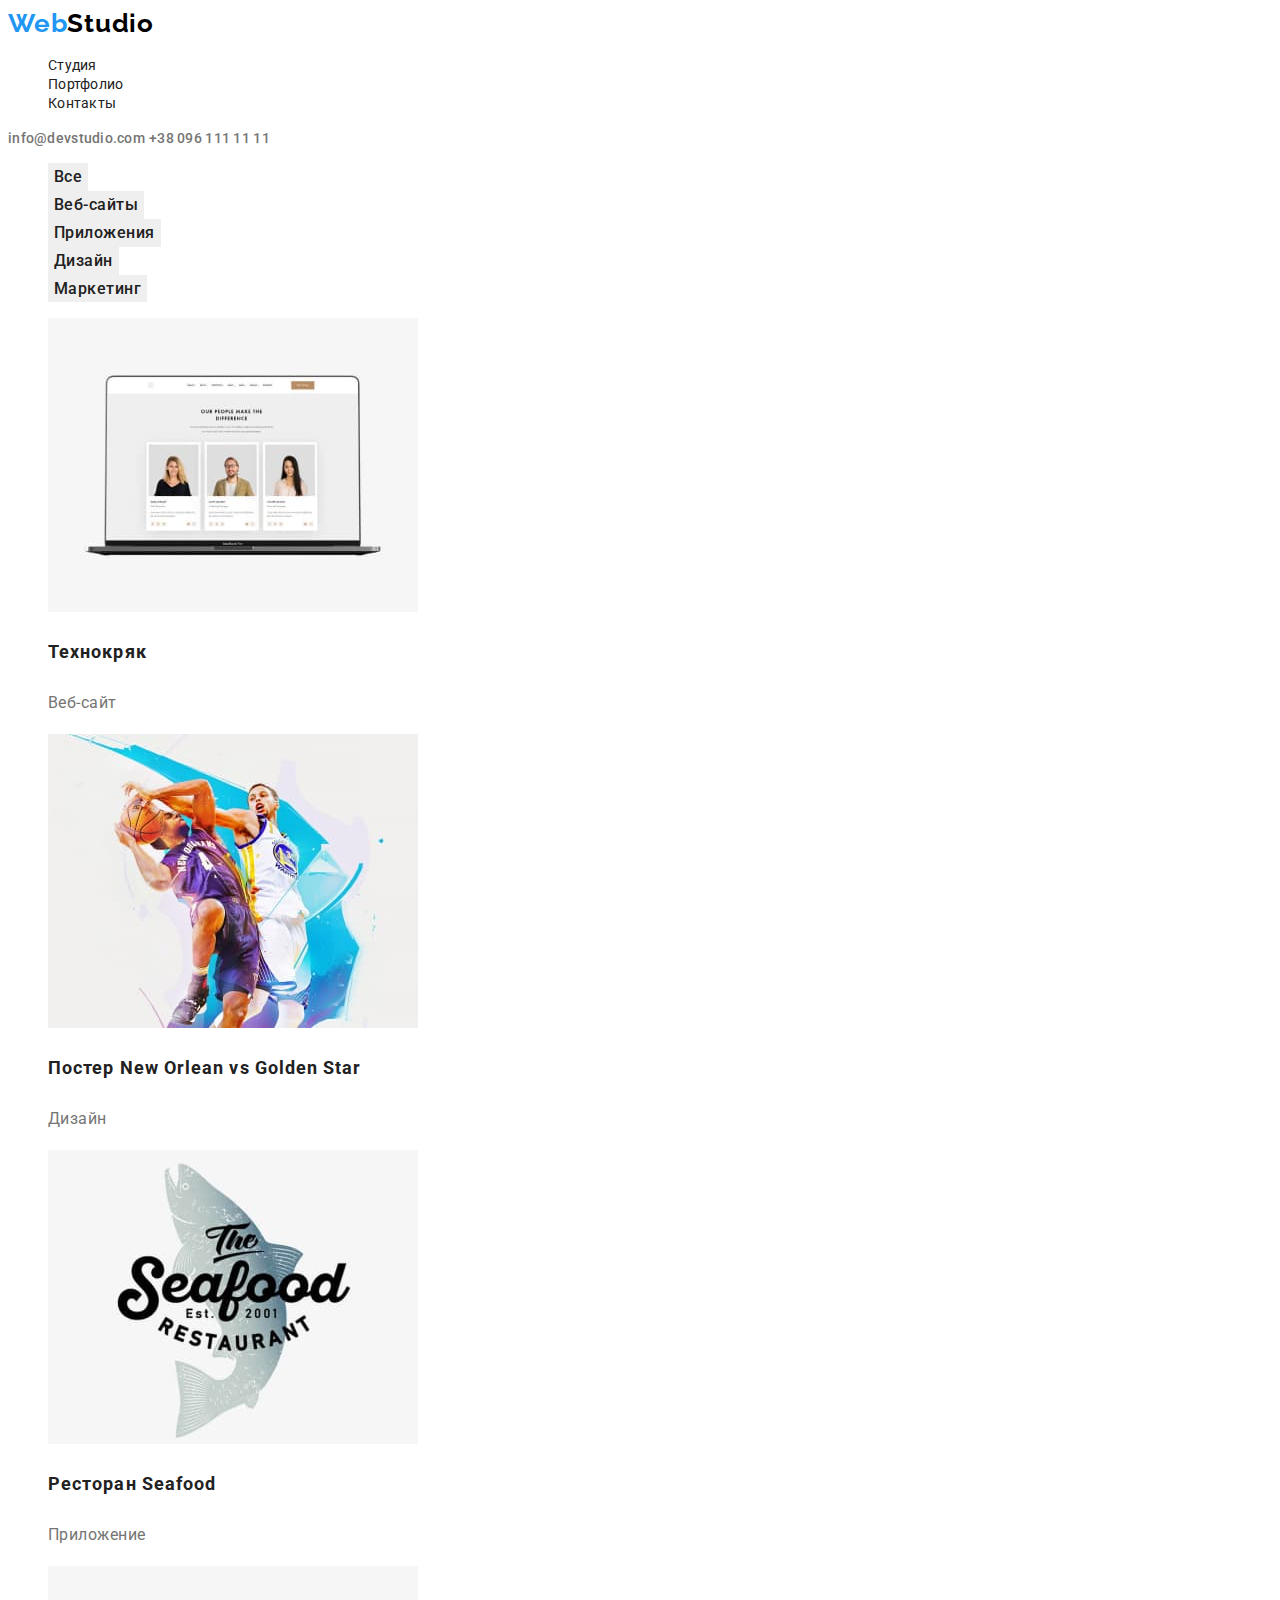
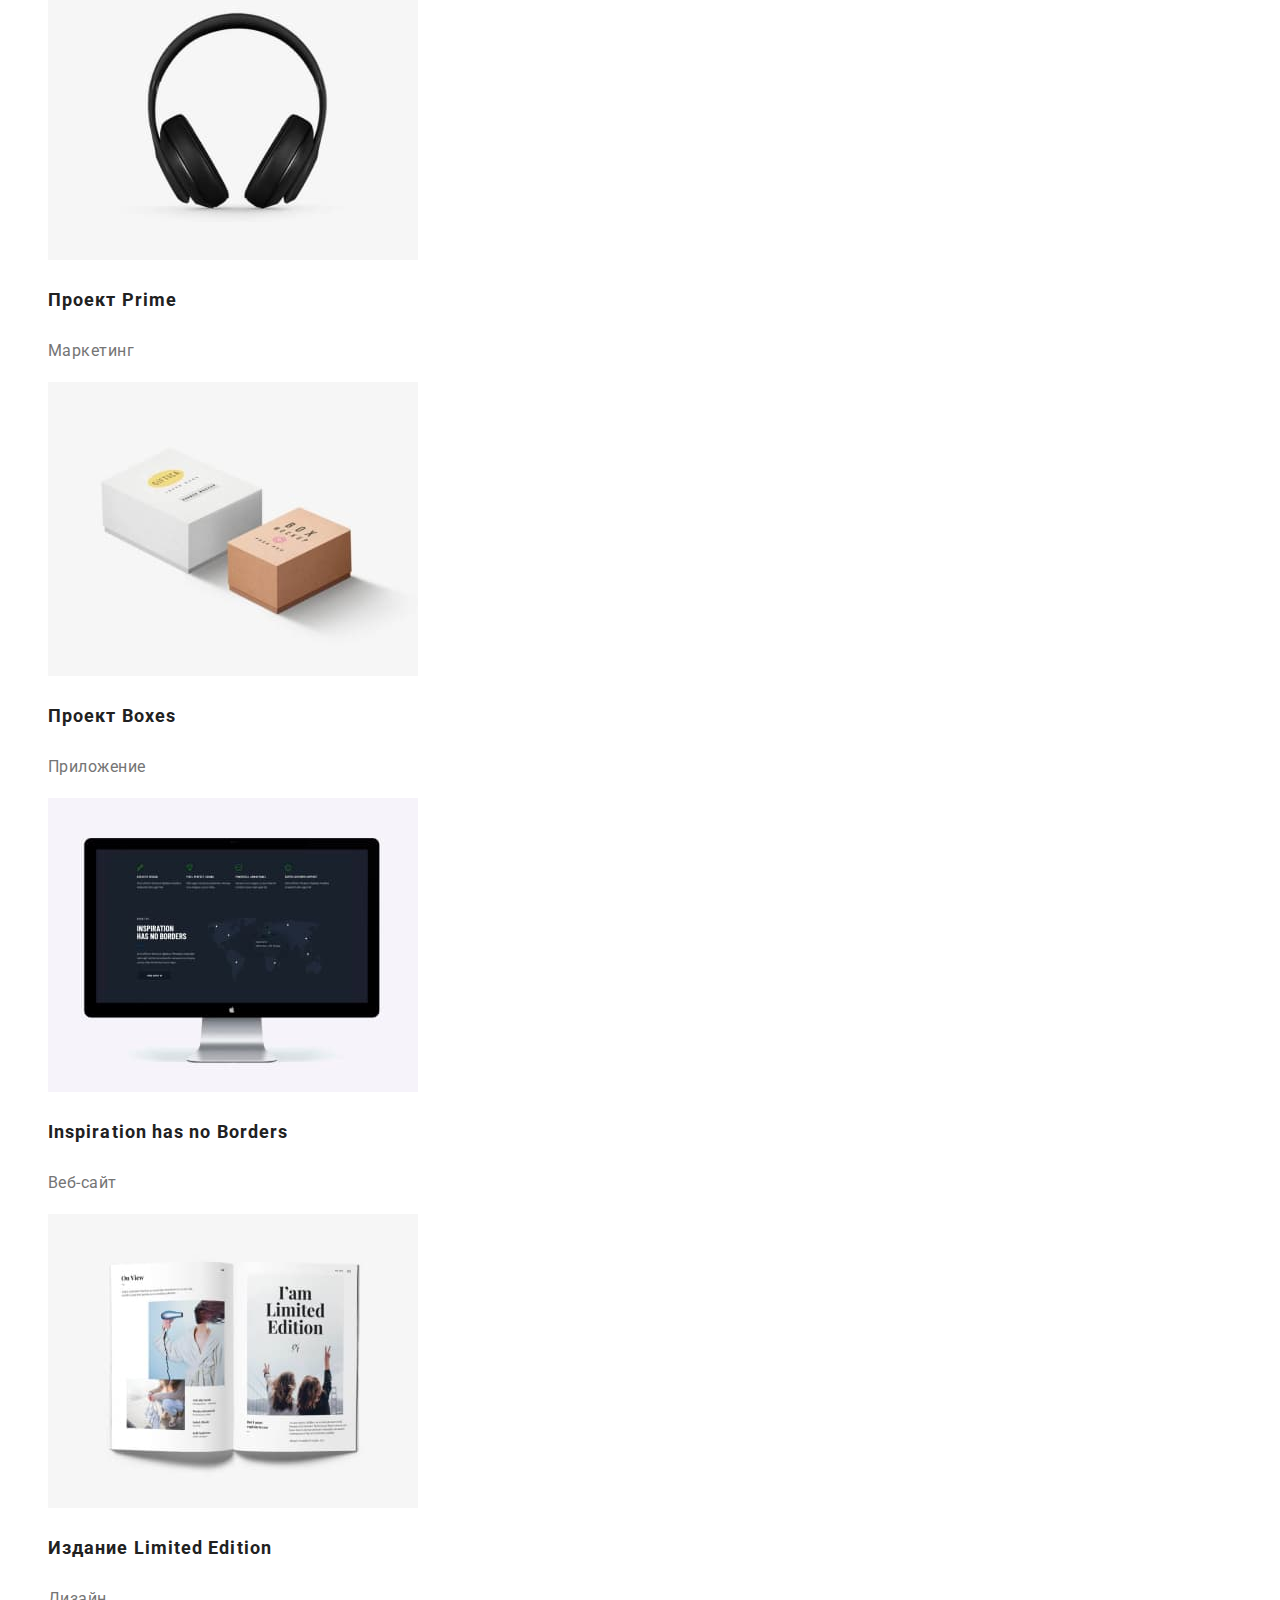
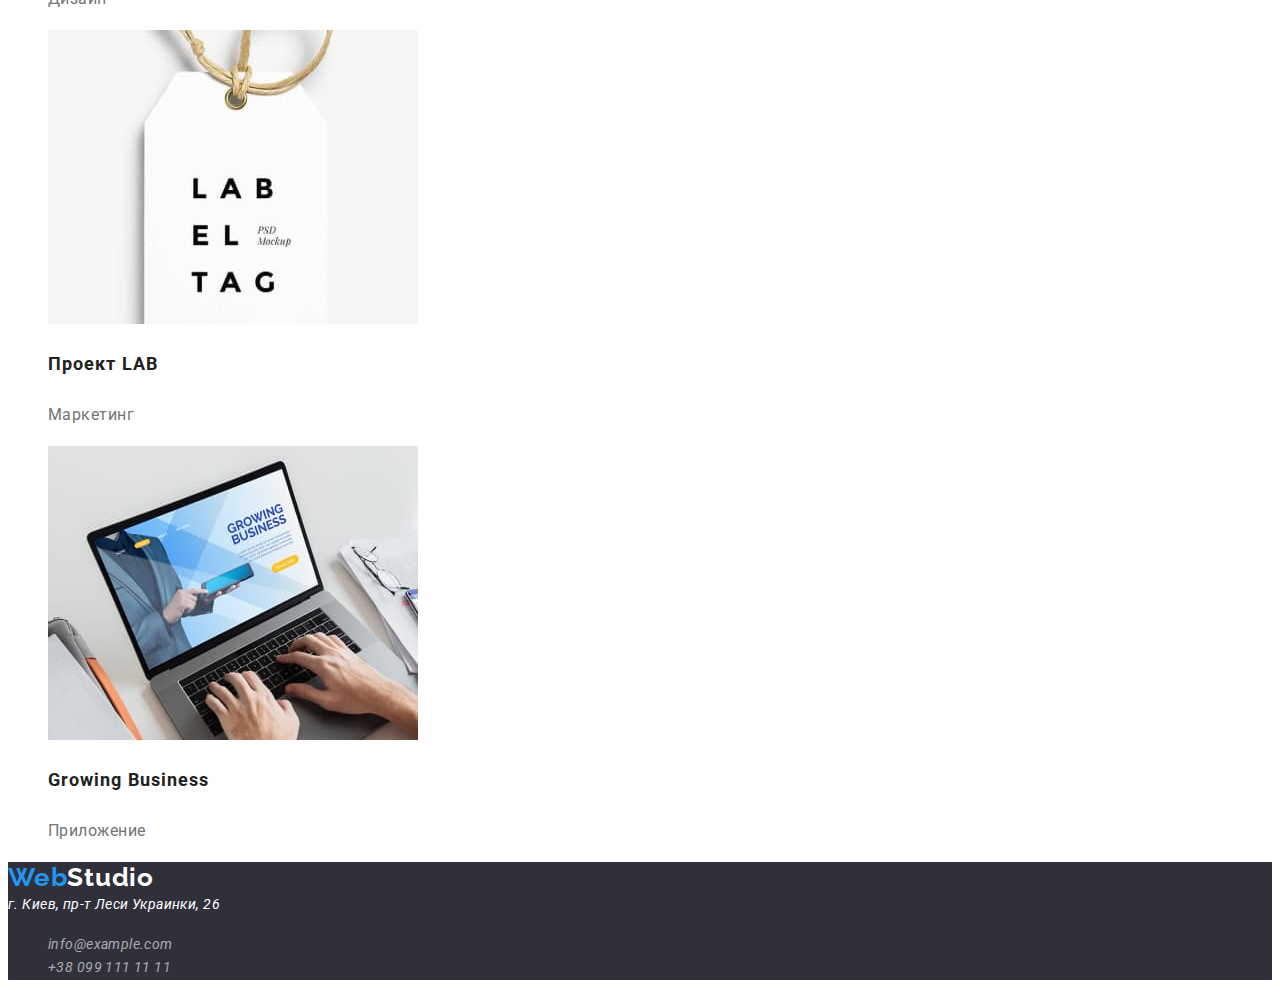
==== portfolio.html @ 2e543dd8 "homework-3" ====
<!DOCTYPE html>
<html lang="en">
<head>
    <meta charset="UTF-8">
    <meta http-equiv="X-UA-Compatible" content="IE=edge">
    <meta name="viewport" content="width=device-width, initial-scale=1.0">
    <link rel="preconnect" href="https://fonts.googleapis.com">
    <link rel="preconnect" href="https://fonts.gstatic.com" crossorigin>
    <link href="https://fonts.googleapis.com/css2?family=Raleway:wght@700&family=Roboto:wght@400;500;700;900&display=swap" rel="stylesheet">
    <link rel="stylesheet" href="./css/styles.css">
    <title>portfolio</title>
</head>
<body>
    <header>
        <a href="./index.html" class="item">
            <span class="logo-a">Web</span><span class="logo-b">Studio</span>
        </a>
        <nav>
            <ul class="nav list">
                <li><a href="./index.html" class="nav-link item">Студия</a></li>
                <li><a href="./portfolio.html" class="nav-link item">Портфолио</a></li>
                <li><a href="" class="nav-link item">Контакты</a></li>
            </ul>
        </nav>
        <a href="mailto:info@devstudio.com" class="mail-a item">info@devstudio.com</a>
        <a href="tel:+380961111111" class="tel-a item">+38 096 111 11 11</a>
    </header>
    <main>
        <section class="section-nav">
            <ul class="section-nav-text list">
                <li><button type="button" class="btn-title border">Все</button></li>
                <li><button type="button" class="btn-title border">Веб-сайты</button></li>
                <li><button type="button" class="btn-title border">Приложения</button></li>
                <li><button type="button" class="btn-title border">Дизайн</button></li>
                <li><button type="button" class="btn-title border">Маркетинг</button></li>
            </ul>
        </section>
        <section class="section-img">
            <ul class="section-img-text list">
                <a href="" class="item"><li><img src="./img/technoquack.jpg" lang="en" alt="bulletin board" width="370" height="294"><h3 class="icon-box">Технокряк</h3></li>
                <p class="box-p">Веб-сайт</p></a>
                <a href="" class="item"><li><img src="./img/poster.jpg" lang="en" alt="poster" width="370" height="294"><h3 class="icon-box">Постер New Orlean vs Golden Star</h3></li>
                <p class="box-p">Дизайн</p></a>
                <a href="" class="item"><li><img src="./img/seafood.jpg" lang="en" alt="restaurant" width="370" height="294"><h3 class="icon-box">Ресторан Seafood</h3></li>
                <p class="box-p">Приложение</p></a>
                <a href="" class="item"><li><img src="./img/prime.jpg" lang="en" alt="headphones" width="370" height="294"><h3 class="icon-box">Проект Prime</h3></li>
                <p class="box-p">Маркетинг</p></a>
                <a href="" class="item"><li><img src="./img/boxes.jpg" lang="en" alt="boxes" width="370" height="294"><h3 class="icon-box">Проект Boxes</h3></li>
                <p class="box-p">Приложение</p></a>
                <a href="" class="item"><li><img src="./img/inspiration.jpg" lang="en" alt="inspiration has no borders" width="370" height="294"><h3 class="icon-box">Inspiration has no Borders</h3></li>
                <p class="box-p">Веб-сайт</p></a>
                <a href="" class="item"><li><img src="./img/limited-edition.jpg" lang="en" alt="book" width="370" height="294"><h3 class="icon-box">Издание Limited Edition</h3></li>
                <p class="box-p">Дизайн</p></a>
                <a href="" class="item"><li><img src="./img/lab.jpg" lang="en" alt="project lab" width="370" height="294"><h3 class="icon-box">Проект LAB</h3></li>
                <p class="box-p">Маркетинг</p></a>
                <a href="" class="item"><li><img src="./img/growing-business.jpg" lang="en" alt="growing business" width="370" height="294"><h3 class="icon-box">Growing Business</h3></li>
                <p class="box-p">Приложение</p></a>
            </ul>
        </section>
    </main>
    <footer class="footer">
        <a href="./index.html" class="item"><span class="logo-a-a">Web</span><span class="logo-b-b">Studio</span></a>
            <address>
                <a href="https://goo.gl/maps/YqqTpUevkr622uBYA" target="_blank" rel="noopener nofollow noreferrer" class="footer-link item">г. Киев, пр-т Леси Украинки, 26</a>
                <ul class="footer-text list">
                    <li><a href="mailto:info@example.com" class="mail item">info@example.com</a></li>
                    <li><a href="tel:+380991111111" class="tel item">+38 099 111 11 11</a></li>
                </ul>
            </address>
    </footer>
</body>
</html>
---- css/styles.css ----
:root {
    --main-color-text: #757575;
    --typical-lh: 1.19;
    --main-nav-lh: 1.14;
    --typical-link-lh: 1.71;
}

body {
    font-family: 'Roboto', sans-serif;
    color: #212121;
}

.list {
    list-style: none;
}

.item {
    text-decoration: none;
}

.border {
    border: none;
}

.logo-a,
.logo-a-a {
    font-family: 'Raleway';
    font-weight: 700;
    font-size: 26px;
    line-height: var(--typical-lh);
    letter-spacing: 0.03em;
    color: #2196F3;
}
.logo-b {  
    font-family: 'Raleway';
    font-weight: 700;
    font-size: 26px;
    line-height: var(--typical-lh);
    letter-spacing: 0.03em;
    color: #000000;
}
.logo-b-b {
    font-family: 'Raleway';
    font-weight: 700;
    font-size: 26px;
    line-height: var(--typical-lh);
    letter-spacing: 0.03em;
    color: #FFFFFF;
}
.nav {
}
.list {
}
.nav-link {
    font-size: 14px;
    line-height: var(--main-nav-lh);
    letter-spacing: 0.02em;
    color: #212121;
}
.mail-a:hover, 
.tel-a:hover, 
.nav-link:hover {
    color: #2196F3;
}
.mail {
    font-family: 'Roboto';
    font-weight: 400;
    font-size: 14px;
    line-height: 1.71;
    letter-spacing: 0.03em;
    color: rgba(255, 255, 255, 0.6);
}
.tel {
    font-family: 'Roboto';
    font-weight: 400;
    font-size: 14px;
    line-height: 1.71;
    letter-spacing: 0.03em;
    color: rgba(255, 255, 255, 0.6);
}
.mail-a {
    font-family: 'Roboto';
    font-weight: 500;
    font-size: 14px;
    line-height: 1.14;
    letter-spacing: 0.02em;
    color: #757575;
}
.tel-a {
    font-family: 'Roboto';
    font-weight: 500;
    font-size: 14px;
    line-height: 1.14;
    letter-spacing: 0.02em;
    color: #757575;
}
.section-a {
    background: #2F303A;
}
.main-heading {
    font-weight: 900;
    font-size: 44px;
    line-height: 1.36;
    text-transform: uppercase;
    color: #FFFFFF;
}
.btn {
    font-family: 'Roboto';
    font-weight: 700;
    font-size: 16px;
    line-height: 1.87;
    letter-spacing: 0.06em;
    color: #FFFFFF;
    background-color: #2196F3;
}
.section-b {
}
.section-b-text {
}
.section-b-subtitle {
    font-weight: 700;
    font-size: 14px;
    line-height: 1.14;
    letter-spacing: 0.03em;
    text-transform: uppercase;
    color: #212121;
}
.section-b-desc {
    font-size: 14px;
    line-height: 1.71;
    letter-spacing: 0.03em;
    color: var(--main-color-text);
}
.section-c {
}
.section-c-heading {
    font-weight: 700;
    font-size: 36px;
    line-height: 1.16;
    text-align: center;
    letter-spacing: 0.03em;
    color: #212121;
}
.section-c-text {
}
.section-d {
}
.section-d-heading {
    font-weight: 700;
    font-size: 36px;
    line-height: 1.16;
    text-align: center;
    letter-spacing: 0.03em;
    color: #212121;
}
.section-d-text {
}
.section-d-subtitle {
    font-weight: 500;
    font-size: 16px;
    line-height: 1.18;
    letter-spacing: 0.03em;
    color: #212121;

}
.section-d-desc {
    font-size: 16px;
    line-height: 1.18;
    letter-spacing: 0.03em;
    color: var(--main-color-text);
}
.footer {
    background: #2F303A;
}
.footer-link {
    font-size: 14px;
    line-height: var(--typical-link-lh);
    letter-spacing: 0.03em;
    color: #FFFFFF;
}
.footer-text {
}

.section-nav {
}
.section-nav-text {
}
.btn-title {
    font-family: 'Roboto';
    font-weight: 500;
    font-size: 16px;
    line-height: 1.62;
    letter-spacing: 0.03em;
    color: #212121;
}
.btn-title:hover{
    background: #2196F3;
    color: #FFFFFF;
}
.section-img {
}
.section-img-text {
}
.icon-box {
    font-weight: 700;
    font-size: 18px;
    line-height: 2;
    letter-spacing: 0.06em;
    color: #212121;
}
.box-p {
    font-size: 16px;
    line-height: 1.87;
    letter-spacing: 0.03em;
    color: var(--main-color-text);

}
.visually-hidden {
    position: absolute;
    white-space: nowrap;
    width: 1px;
    height: 1px;
    overflow: hidden;
    border: 0;
    padding: 0;
    clip: rect(0 0 0 0);
    clip-path: inset(50%);
    margin: -1px;
}
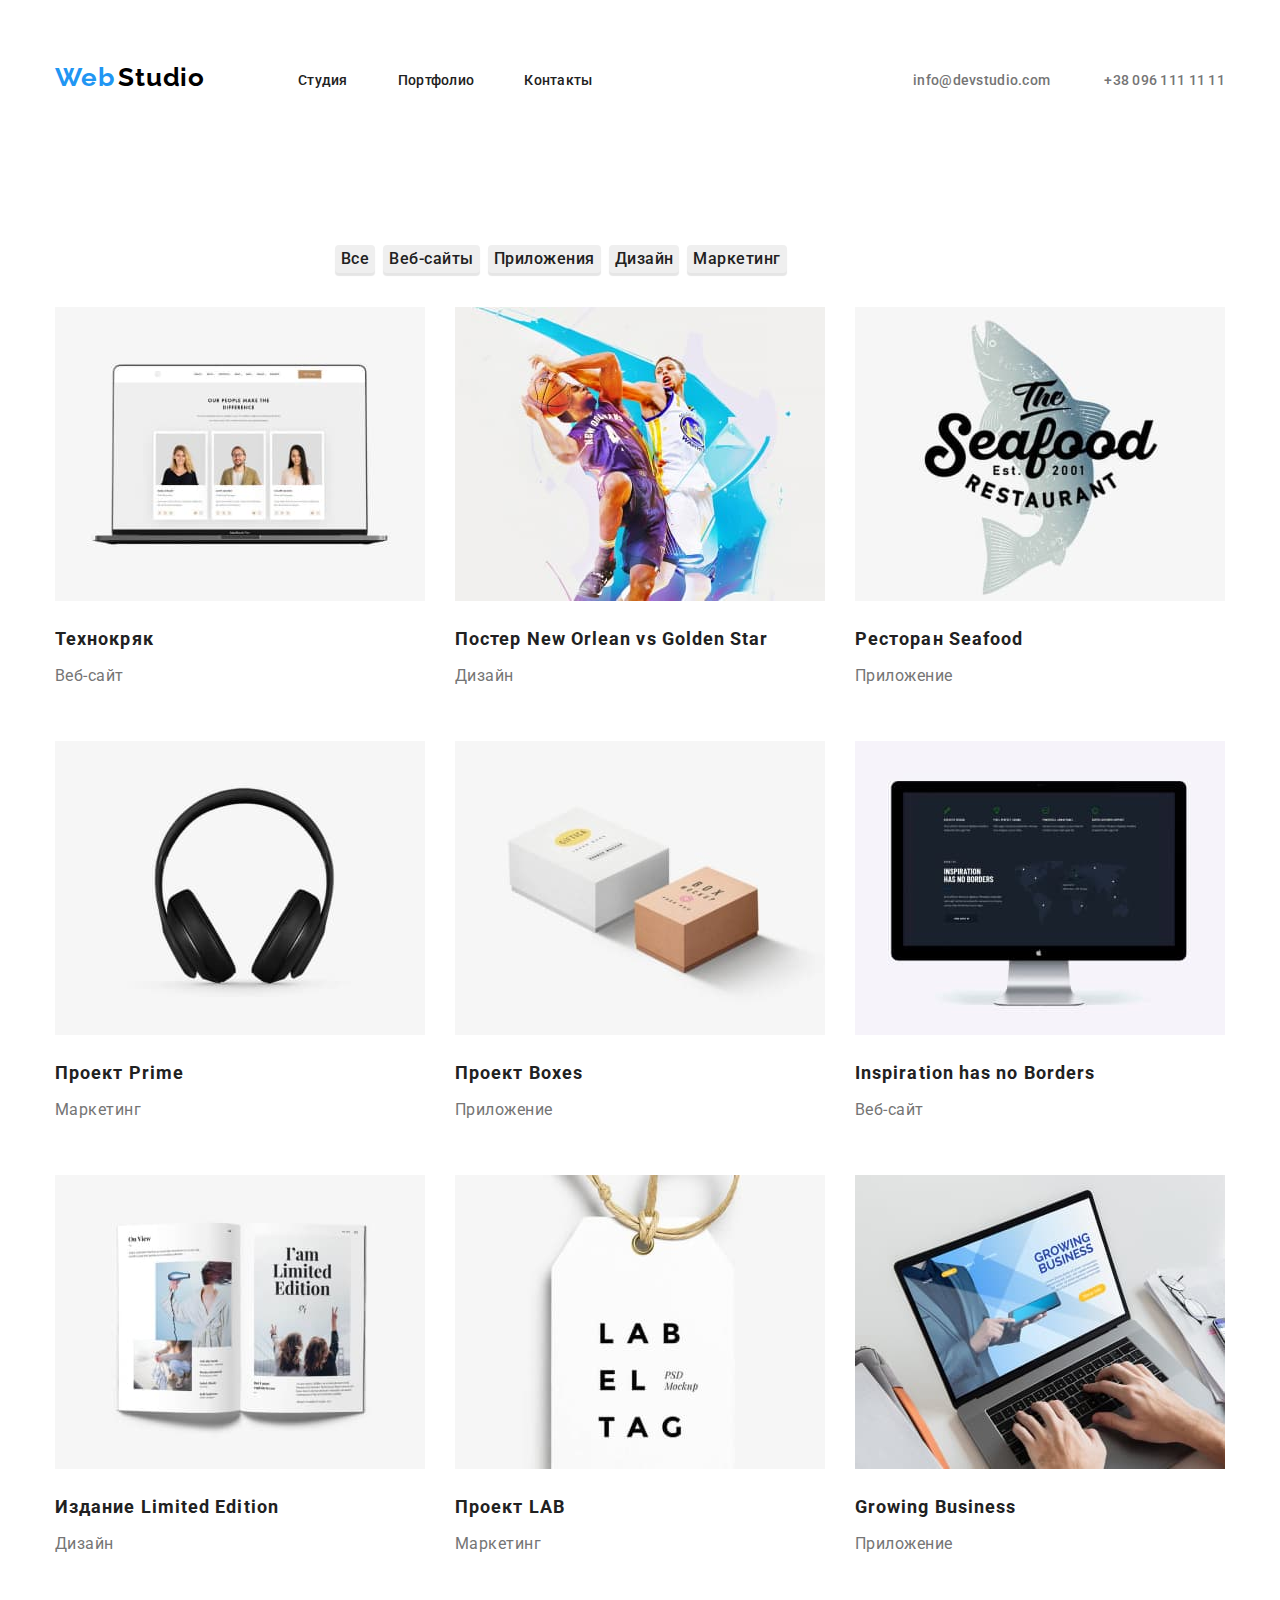
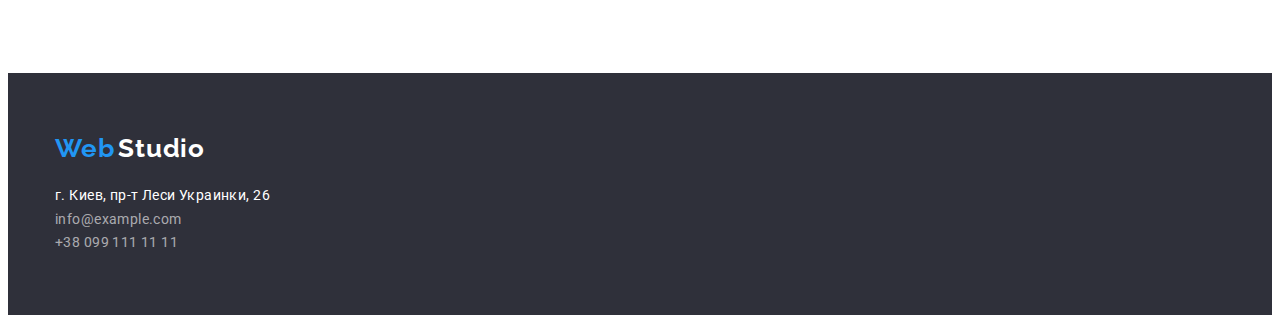
==== commit b9f99711: "homework3" ====
--- a/portfolio.html
+++ b/portfolio.html
@@ -7,66 +7,86 @@
     <link rel="preconnect" href="https://fonts.googleapis.com">
     <link rel="preconnect" href="https://fonts.gstatic.com" crossorigin>
     <link href="https://fonts.googleapis.com/css2?family=Raleway:wght@700&family=Roboto:wght@400;500;700;900&display=swap" rel="stylesheet">
+    <link rel="stylesheet" href="https://cdnjs.cloudflare.com/ajax/libs/modern-normalize/1.1.0/modern-normalize.min.css" integrity="sha512-wpPYUAdjBVSE4KJnH1VR1HeZfpl1ub8YT/NKx4PuQ5NmX2tKuGu6U/JRp5y+Y8XG2tV+wKQpNHVUX03MfMFn9Q==" crossorigin="anonymous" referrerpolicy="no-referrer" />
     <link rel="stylesheet" href="./css/styles.css">
     <title>portfolio</title>
 </head>
 <body>
-    <header>
-        <a href="./index.html" class="item">
-            <span class="logo-a">Web</span><span class="logo-b">Studio</span>
-        </a>
-        <nav>
-            <ul class="nav list">
-                <li><a href="./index.html" class="nav-link item">Студия</a></li>
-                <li><a href="./portfolio.html" class="nav-link item">Портфолио</a></li>
-                <li><a href="" class="nav-link item">Контакты</a></li>
-            </ul>
-        </nav>
-        <a href="mailto:info@devstudio.com" class="mail-a item">info@devstudio.com</a>
-        <a href="tel:+380961111111" class="tel-a item">+38 096 111 11 11</a>
+    <header class="header">
+        <div class="container">
+            <a href="./index.html" class="item">
+                <div class="logo-div">
+                    <span class="logo-a">Web</span>
+                    <span class="logo-b">Studio</span>
+                </div>
+                
+            </a>
+            <nav>
+                <ul class="nav list">
+                    <li><a href="./index.html" class="nav-link item">Студия</a></li>
+                    <li><a href="./portfolio.html" class="nav-link item">Портфолио</a></li>
+                    <li><a href="" class="nav-link item">Контакты</a></li>
+                </ul>
+            </nav>
+            <div class="flex-contact">
+                <a href="mailto:info@devstudio.com" class="mail-a item">info@devstudio.com</a>
+                <a href="tel:+380961111111" class="tel-a item">+38 096 111 11 11</a>
+            </div>
+            
+        </div>
     </header>
     <main>
         <section class="section-nav">
-            <ul class="section-nav-text list">
-                <li><button type="button" class="btn-title border">Все</button></li>
-                <li><button type="button" class="btn-title border">Веб-сайты</button></li>
-                <li><button type="button" class="btn-title border">Приложения</button></li>
-                <li><button type="button" class="btn-title border">Дизайн</button></li>
-                <li><button type="button" class="btn-title border">Маркетинг</button></li>
-            </ul>
+            <div class="container">
+                <ul class="section-nav-text list">
+                    <li><button type="button" class="btn-title border">Все</button></li>
+                    <li><button type="button" class="btn-title border">Веб-сайты</button></li>
+                    <li><button type="button" class="btn-title border">Приложения</button></li>
+                    <li><button type="button" class="btn-title border">Дизайн</button></li>
+                    <li><button type="button" class="btn-title border">Маркетинг</button></li>
+                </ul>
+            </div>
         </section>
         <section class="section-img">
-            <ul class="section-img-text list">
-                <a href="" class="item"><li><img src="./img/technoquack.jpg" lang="en" alt="bulletin board" width="370" height="294"><h3 class="icon-box">Технокряк</h3></li>
-                <p class="box-p">Веб-сайт</p></a>
-                <a href="" class="item"><li><img src="./img/poster.jpg" lang="en" alt="poster" width="370" height="294"><h3 class="icon-box">Постер New Orlean vs Golden Star</h3></li>
-                <p class="box-p">Дизайн</p></a>
-                <a href="" class="item"><li><img src="./img/seafood.jpg" lang="en" alt="restaurant" width="370" height="294"><h3 class="icon-box">Ресторан Seafood</h3></li>
-                <p class="box-p">Приложение</p></a>
-                <a href="" class="item"><li><img src="./img/prime.jpg" lang="en" alt="headphones" width="370" height="294"><h3 class="icon-box">Проект Prime</h3></li>
-                <p class="box-p">Маркетинг</p></a>
-                <a href="" class="item"><li><img src="./img/boxes.jpg" lang="en" alt="boxes" width="370" height="294"><h3 class="icon-box">Проект Boxes</h3></li>
-                <p class="box-p">Приложение</p></a>
-                <a href="" class="item"><li><img src="./img/inspiration.jpg" lang="en" alt="inspiration has no borders" width="370" height="294"><h3 class="icon-box">Inspiration has no Borders</h3></li>
-                <p class="box-p">Веб-сайт</p></a>
-                <a href="" class="item"><li><img src="./img/limited-edition.jpg" lang="en" alt="book" width="370" height="294"><h3 class="icon-box">Издание Limited Edition</h3></li>
-                <p class="box-p">Дизайн</p></a>
-                <a href="" class="item"><li><img src="./img/lab.jpg" lang="en" alt="project lab" width="370" height="294"><h3 class="icon-box">Проект LAB</h3></li>
-                <p class="box-p">Маркетинг</p></a>
-                <a href="" class="item"><li><img src="./img/growing-business.jpg" lang="en" alt="growing business" width="370" height="294"><h3 class="icon-box">Growing Business</h3></li>
-                <p class="box-p">Приложение</p></a>
-            </ul>
+            <div class="container">
+                <ul class="section-img-text list">
+                    <a href="" class="item"><li><img src="./img/technoquack.jpg" lang="en" alt="bulletin board" width="370" height="294"><h3 class="icon-box">Технокряк</h3></li>
+                    <p class="box-p">Веб-сайт</p></a>
+                    <a href="" class="item"><li><img src="./img/poster.jpg" lang="en" alt="poster" width="370" height="294"><h3 class="icon-box">Постер New Orlean vs Golden Star</h3></li>
+                    <p class="box-p">Дизайн</p></a>
+                    <a href="" class="item"><li><img src="./img/seafood.jpg" lang="en" alt="restaurant" width="370" height="294"><h3 class="icon-box">Ресторан Seafood</h3></li>
+                    <p class="box-p">Приложение</p></a>
+                    <a href="" class="item"><li><img src="./img/prime.jpg" lang="en" alt="headphones" width="370" height="294"><h3 class="icon-box">Проект Prime</h3></li>
+                    <p class="box-p">Маркетинг</p></a>
+                    <a href="" class="item"><li><img src="./img/boxes.jpg" lang="en" alt="boxes" width="370" height="294"><h3 class="icon-box">Проект Boxes</h3></li>
+                    <p class="box-p">Приложение</p></a>
+                    <a href="" class="item"><li><img src="./img/inspiration.jpg" lang="en" alt="inspiration has no borders" width="370" height="294"><h3 class="icon-box">Inspiration has no Borders</h3></li>
+                    <p class="box-p">Веб-сайт</p></a>
+                    <a href="" class="item"><li><img src="./img/limited-edition.jpg" lang="en" alt="book" width="370" height="294"><h3 class="icon-box">Издание Limited Edition</h3></li>
+                    <p class="box-p">Дизайн</p></a>
+                    <a href="" class="item"><li><img src="./img/lab.jpg" lang="en" alt="project lab" width="370" height="294"><h3 class="icon-box">Проект LAB</h3></li>
+                    <p class="box-p">Маркетинг</p></a>
+                    <a href="" class="item"><li><img src="./img/growing-business.jpg" lang="en" alt="growing business" width="370" height="294"><h3 class="icon-box">Growing Business</h3></li>
+                    <p class="box-p">Приложение</p></a>
+                </ul>
+            </div>
         </section>
     </main>
     <footer class="footer">
-        <a href="./index.html" class="item"><span class="logo-a-a">Web</span><span class="logo-b-b">Studio</span></a>
-            <address>
-                <a href="https://goo.gl/maps/YqqTpUevkr622uBYA" target="_blank" rel="noopener nofollow noreferrer" class="footer-link item">г. Киев, пр-т Леси Украинки, 26</a>
-                <ul class="footer-text list">
-                    <li><a href="mailto:info@example.com" class="mail item">info@example.com</a></li>
-                    <li><a href="tel:+380991111111" class="tel item">+38 099 111 11 11</a></li>
-                </ul>
-            </address>
+            <div class="container">
+                <div class="footer-p">
+                        <a href="./index.html" class="item">
+                        <span class="logo-a-a">Web</span>
+                        <span class="logo-b-b">Studio</span></a>
+                    <address class="footer-address">
+                        <a href="https://goo.gl/maps/YqqTpUevkr622uBYA" target="_blank" rel="noopener nofollow noreferrer" class="footer-link item">г. Киев, пр-т Леси Украинки, 26</a>
+                        <ul class="footer-text list item">
+                            <li><a href="mailto:info@example.com" class="mail item">info@example.com</a></li>
+                            <li><a href="tel:+380991111111" class="tel item">+38 099 111 11 11</a></li>
+                        </ul>
+                    </address>
+                </div>
+            </div>
     </footer>
 </body>
 </html>--- a/css/styles.css
+++ b/css/styles.css
@@ -10,6 +10,25 @@
     color: #212121;
 }
 
+* {
+    box-sizing: border-box;
+}
+
+p, 
+h1, 
+h2, 
+h3, 
+h4, 
+h5, 
+h6 {
+    margin: 0;
+}
+
+ul {
+    margin: 0;
+    padding: 0;
+}
+
 .list {
     list-style: none;
 }
@@ -20,6 +39,26 @@
 
 .border {
     border: none;
+}
+
+img {
+    display: block;
+}
+
+.header .container {
+    display: flex;
+}
+
+.container {
+    width: 1200px;
+    padding: 0 15px;
+    margin: 0 auto;
+    
+}
+
+.header {
+    padding-top: 30px;
+    padding-bottom: 30px;
 }
 
 .logo-a,
@@ -47,11 +86,34 @@
     letter-spacing: 0.03em;
     color: #FFFFFF;
 }
+
+
+.logo-div {
+    padding-top: 24px;
+    padding-bottom: 24px;
+    margin-right: 93px;
+}
+
 .nav {
-}
+    display: flex;
+    padding-top: 32px;
+    padding-bottom: 32px;
+    column-gap: 50px;
+}
+
+.flex-contact {
+    margin-left: auto;
+    padding-top: 32px;
+    padding-bottom: 32px;
+    gap: 50px;
+}
+
 .list {
 }
+
 .nav-link {
+    font-style: normal;
+    font-weight: 500;
     font-size: 14px;
     line-height: var(--main-nav-lh);
     letter-spacing: 0.02em;
@@ -65,19 +127,24 @@
 .mail {
     font-family: 'Roboto';
     font-weight: 400;
+    font-style: normal;
     font-size: 14px;
     line-height: 1.71;
     letter-spacing: 0.03em;
     color: rgba(255, 255, 255, 0.6);
+    margin-top: 9px;
 }
 .tel {
     font-family: 'Roboto';
     font-weight: 400;
+    font-style: normal;
     font-size: 14px;
     line-height: 1.71;
     letter-spacing: 0.03em;
     color: rgba(255, 255, 255, 0.6);
-}
+    margin-top: 9px;
+}
+
 .mail-a {
     font-family: 'Roboto';
     font-weight: 500;
@@ -93,17 +160,27 @@
     line-height: 1.14;
     letter-spacing: 0.02em;
     color: #757575;
+    margin-left: 50px;
 }
 .section-a {
     background: #2F303A;
 }
+
 .main-heading {
     font-weight: 900;
     font-size: 44px;
     line-height: 1.36;
     text-transform: uppercase;
     color: #FFFFFF;
-}
+    text-align: center;
+    max-width: 650px;
+    height: 120px;
+}
+
+.main-heading-box {
+    padding: 200px 260px 280px;
+}
+
 .btn {
     font-family: 'Roboto';
     font-weight: 700;
@@ -112,11 +189,24 @@
     letter-spacing: 0.06em;
     color: #FFFFFF;
     background-color: #2196F3;
-}
+    min-width: 200px;
+    min-height: 50px;
+    display: block;
+    margin: 0 auto;
+    margin-top: 40px;
+    box-shadow: 0px 4px 4px rgba(0, 0, 0, 0.15);
+    border-radius: 4px;
+}
+
 .section-b {
-}
+    padding-top: 94px;
+}
+
 .section-b-text {
-}
+    display: flex;
+    gap: 30px;
+}
+
 .section-b-subtitle {
     font-weight: 700;
     font-size: 14px;
@@ -124,15 +214,20 @@
     letter-spacing: 0.03em;
     text-transform: uppercase;
     color: #212121;
-}
+    margin-bottom: 10px;
+}
+
 .section-b-desc {
     font-size: 14px;
     line-height: 1.71;
     letter-spacing: 0.03em;
     color: var(--main-color-text);
 }
+
 .section-c {
-}
+    padding-top: 94px;
+}
+
 .section-c-heading {
     font-weight: 700;
     font-size: 36px;
@@ -140,11 +235,18 @@
     text-align: center;
     letter-spacing: 0.03em;
     color: #212121;
-}
+    margin-bottom: 50px;
+}
+
 .section-c-text {
-}
+    display: flex;
+    gap: 30px;
+}
+
 .section-d {
-}
+    padding-top: 94px;
+}
+
 .section-d-heading {
     font-weight: 700;
     font-size: 36px;
@@ -152,9 +254,14 @@
     text-align: center;
     letter-spacing: 0.03em;
     color: #212121;
-}
+    margin-bottom: 50px;
+}
+
 .section-d-text {
-}
+    display: flex;
+    gap: 30px;
+}
+
 .section-d-subtitle {
     font-weight: 500;
     font-size: 16px;
@@ -163,28 +270,62 @@
     color: #212121;
 
 }
+
+.section-d-li {
+    width: calc((100% - 90px) / 4);
+}
+
+.section-d-seb-div {
+    padding-top: 30px;
+    padding-bottom: 30px;
+    padding-left: 10px;
+    padding-right: 10px;
+}
+
 .section-d-desc {
     font-size: 16px;
     line-height: 1.18;
     letter-spacing: 0.03em;
     color: var(--main-color-text);
 }
+
 .footer {
     background: #2F303A;
-}
+    margin-top: 94px;
+}
+
 .footer-link {
+    font-style: normal;
     font-size: 14px;
     line-height: var(--typical-link-lh);
     letter-spacing: 0.03em;
     color: #FFFFFF;
 }
+
 .footer-text {
+
+}
+
+.footer-p {
+    padding-top: 60px;
+    padding-bottom: 60px;
+}
+
+.footer-address {
+    margin-top: 20px;
 }
 
 .section-nav {
-}
+    padding-top: 94px;
+}
+
 .section-nav-text {
-}
+    display: flex;
+    gap: 8px;
+    margin-left: 280px;
+    margin-right: 280px;;
+}
+
 .btn-title {
     font-family: 'Roboto';
     font-weight: 500;
@@ -192,29 +333,44 @@
     line-height: 1.62;
     letter-spacing: 0.03em;
     color: #212121;
-}
+    box-shadow: 0px 3px 1px rgba(0, 0, 0, 0.1);
+    border-radius: 4px;
+}
+
 .btn-title:hover{
     background: #2196F3;
     color: #FFFFFF;
 }
+
 .section-img {
-}
+    margin-top: 34px;
+}
+
 .section-img-text {
-}
+    display: flex;
+    flex-wrap: wrap;
+    gap: 30px;
+}
+
 .icon-box {
     font-weight: 700;
     font-size: 18px;
     line-height: 2;
     letter-spacing: 0.06em;
     color: #212121;
-}
+    margin-top: 20px;
+    margin-bottom: 4px;
+}
+
 .box-p {
     font-size: 16px;
     line-height: 1.87;
     letter-spacing: 0.03em;
     color: var(--main-color-text);
-
-}
+    margin-bottom: 20px;
+
+}
+
 .visually-hidden {
     position: absolute;
     white-space: nowrap;
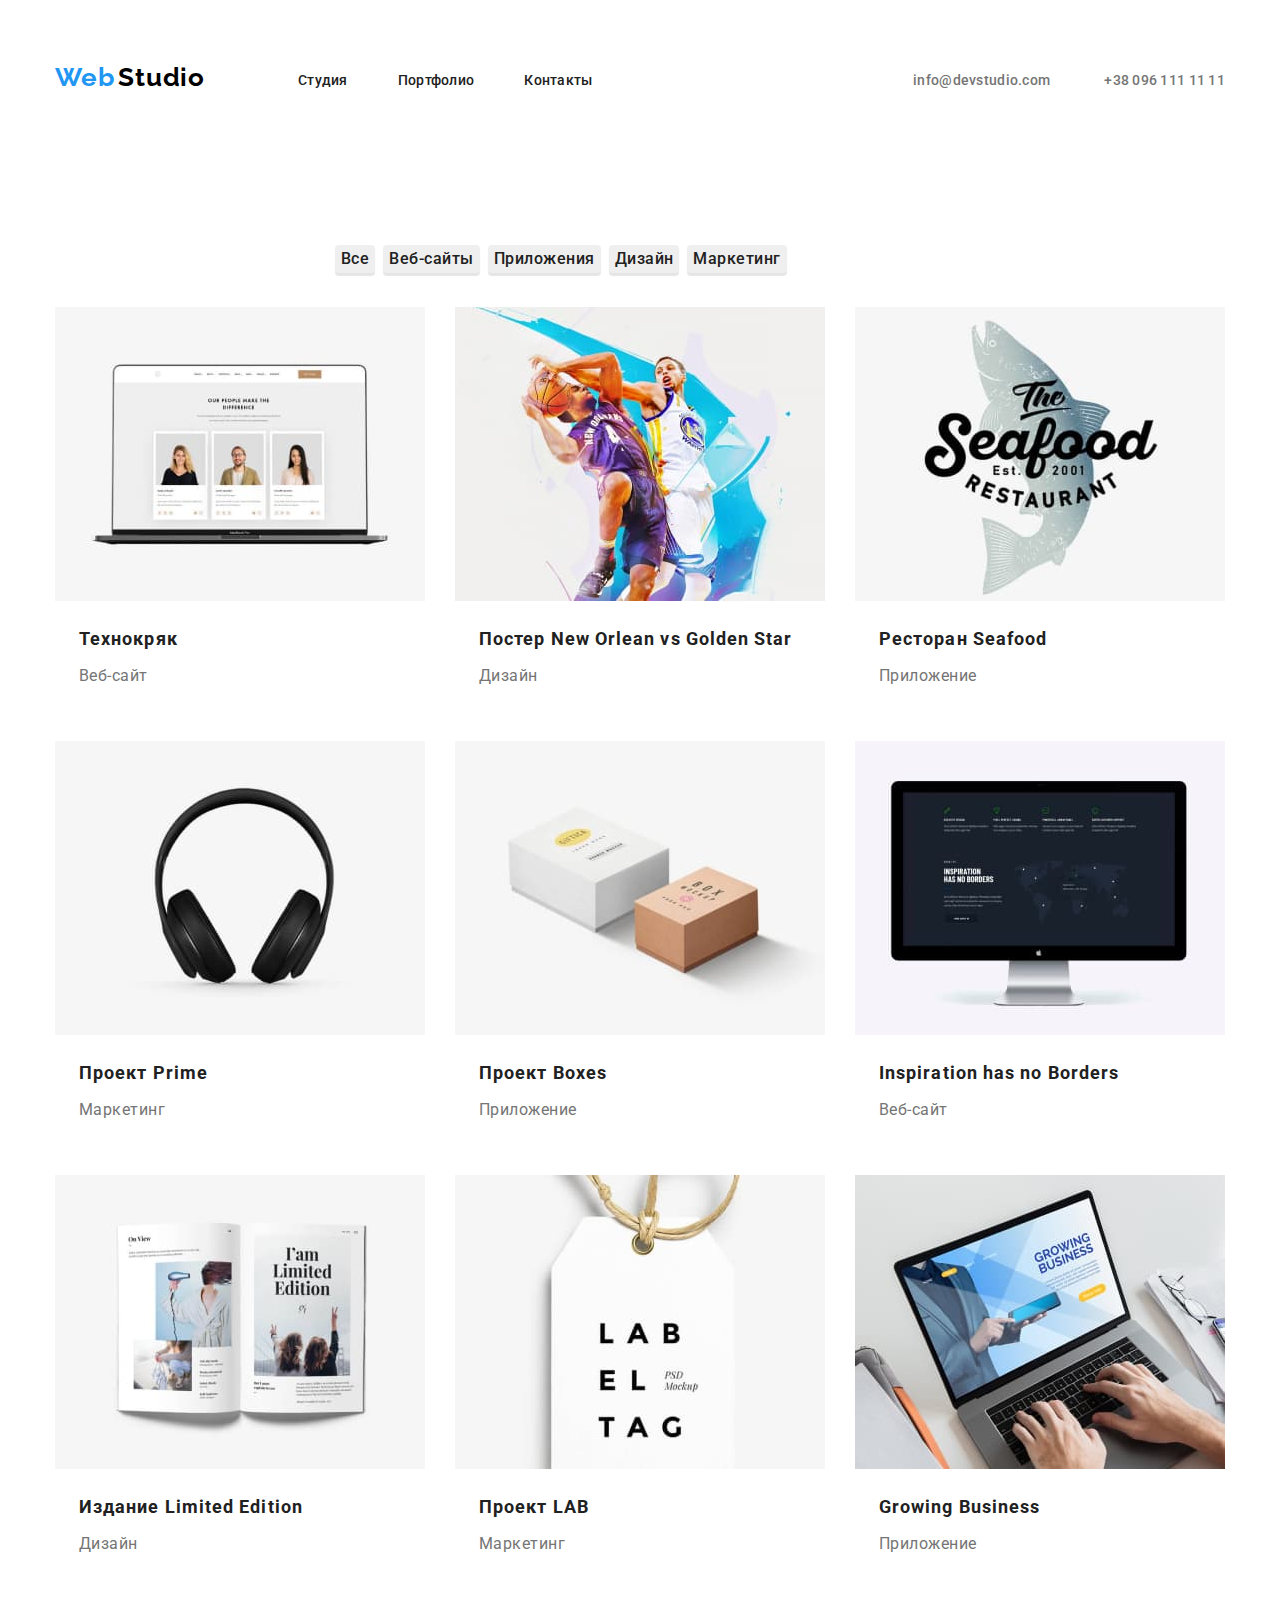
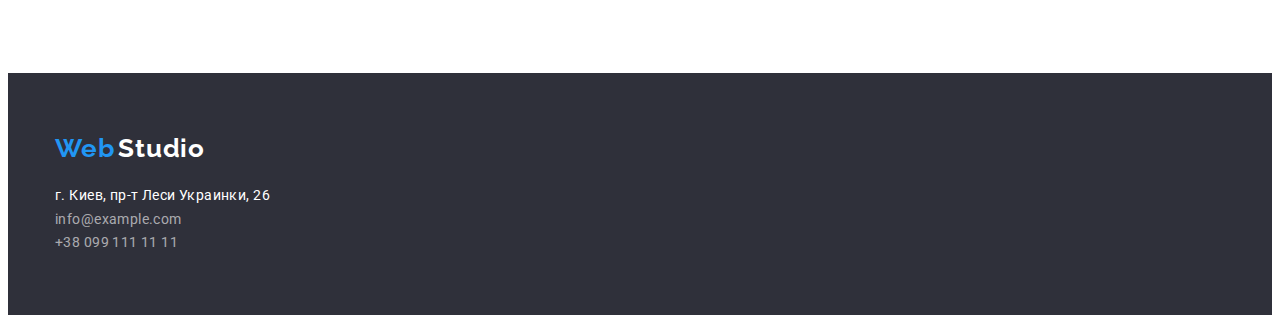
==== commit 670b53a3: "dz-3dz" ====
--- a/portfolio.html
+++ b/portfolio.html
@@ -50,24 +50,59 @@
         <section class="section-img">
             <div class="container">
                 <ul class="section-img-text list">
-                    <a href="" class="item"><li><img src="./img/technoquack.jpg" lang="en" alt="bulletin board" width="370" height="294"><h3 class="icon-box">Технокряк</h3></li>
-                    <p class="box-p">Веб-сайт</p></a>
-                    <a href="" class="item"><li><img src="./img/poster.jpg" lang="en" alt="poster" width="370" height="294"><h3 class="icon-box">Постер New Orlean vs Golden Star</h3></li>
-                    <p class="box-p">Дизайн</p></a>
-                    <a href="" class="item"><li><img src="./img/seafood.jpg" lang="en" alt="restaurant" width="370" height="294"><h3 class="icon-box">Ресторан Seafood</h3></li>
-                    <p class="box-p">Приложение</p></a>
-                    <a href="" class="item"><li><img src="./img/prime.jpg" lang="en" alt="headphones" width="370" height="294"><h3 class="icon-box">Проект Prime</h3></li>
-                    <p class="box-p">Маркетинг</p></a>
-                    <a href="" class="item"><li><img src="./img/boxes.jpg" lang="en" alt="boxes" width="370" height="294"><h3 class="icon-box">Проект Boxes</h3></li>
-                    <p class="box-p">Приложение</p></a>
-                    <a href="" class="item"><li><img src="./img/inspiration.jpg" lang="en" alt="inspiration has no borders" width="370" height="294"><h3 class="icon-box">Inspiration has no Borders</h3></li>
-                    <p class="box-p">Веб-сайт</p></a>
-                    <a href="" class="item"><li><img src="./img/limited-edition.jpg" lang="en" alt="book" width="370" height="294"><h3 class="icon-box">Издание Limited Edition</h3></li>
-                    <p class="box-p">Дизайн</p></a>
-                    <a href="" class="item"><li><img src="./img/lab.jpg" lang="en" alt="project lab" width="370" height="294"><h3 class="icon-box">Проект LAB</h3></li>
-                    <p class="box-p">Маркетинг</p></a>
-                    <a href="" class="item"><li><img src="./img/growing-business.jpg" lang="en" alt="growing business" width="370" height="294"><h3 class="icon-box">Growing Business</h3></li>
-                    <p class="box-p">Приложение</p></a>
+                    <li><a href="" class="item"><img src="./img/technoquack.jpg" lang="en" alt="bulletin board" width="370" height="294">
+                        <div class="section-text-block">
+                            <h3 class="icon-box">Технокряк</h3>
+                            <p class="box-p">Веб-сайт</p></a>
+                        </div>
+                    </li>
+                    <li><a href="" class="item"><img src="./img/poster.jpg" lang="en" alt="poster" width="370" height="294">
+                        <div class="section-text-block">
+                            <h3 class="icon-box">Постер New Orlean vs Golden Star</h3>
+                            <p class="box-p">Дизайн</p></a>
+                        </div>
+                    <li><a href="" class="item"><img src="./img/seafood.jpg" lang="en" alt="restaurant" width="370" height="294">
+                        <div class="section-text-block">
+                            <h3 class="icon-box">Ресторан Seafood</h3>
+                            <p class="box-p">Приложение</p></a>
+                        </div>
+                    </li>
+                    <li><a href="" class="item"><img src="./img/prime.jpg" lang="en" alt="headphones" width="370" height="294">
+                        <div class="section-text-block">
+                            <h3 class="icon-box">Проект Prime</h3>
+                            <p class="box-p">Маркетинг</p></a>
+                        </div>
+                    </li>
+                    <li><a href="" class="item"><img src="./img/boxes.jpg" lang="en" alt="boxes" width="370" height="294">
+                        <div class="section-text-block">
+                            <h3 class="icon-box">Проект Boxes</h3>
+                            <p class="box-p">Приложение</p></a>
+                        </div>
+                    </li>
+                    <li><a href="" class="item"><img src="./img/inspiration.jpg" lang="en" alt="inspiration has no borders" width="370" height="294">
+                        <div class="section-text-block">
+                            <h3 class="icon-box">Inspiration has no Borders</h3>
+                            <p class="box-p">Веб-сайт</p></a>
+                        </div>
+                    </li>
+                    <li><a href="" class="item"><img src="./img/limited-edition.jpg" lang="en" alt="book" width="370" height="294">
+                        <div class="section-text-block">
+                            <h3 class="icon-box">Издание Limited Edition</h3>
+                            <p class="box-p">Дизайн</p></a>
+                        </div>
+                    </li>
+                    <li><a href="" class="item"><img src="./img/lab.jpg" lang="en" alt="project lab" width="370" height="294">
+                        <div class="section-text-block">
+                            <h3 class="icon-box">Проект LAB</h3>
+                            <p class="box-p">Маркетинг</p></a>
+                        </div>
+                    </li>
+                    <li><a href="" class="item"><img src="./img/growing-business.jpg" lang="en" alt="growing business" width="370" height="294">
+                        <div class="section-text-block">
+                            <h3 class="icon-box">Growing Business</h3>
+                            <p class="box-p">Приложение</p></a>
+                        </div>
+                    </li>
                 </ul>
             </div>
         </section>
--- a/css/styles.css
+++ b/css/styles.css
@@ -350,6 +350,10 @@
     display: flex;
     flex-wrap: wrap;
     gap: 30px;
+}
+
+.section-text-block {
+    margin-left: 24px;
 }
 
 .icon-box {
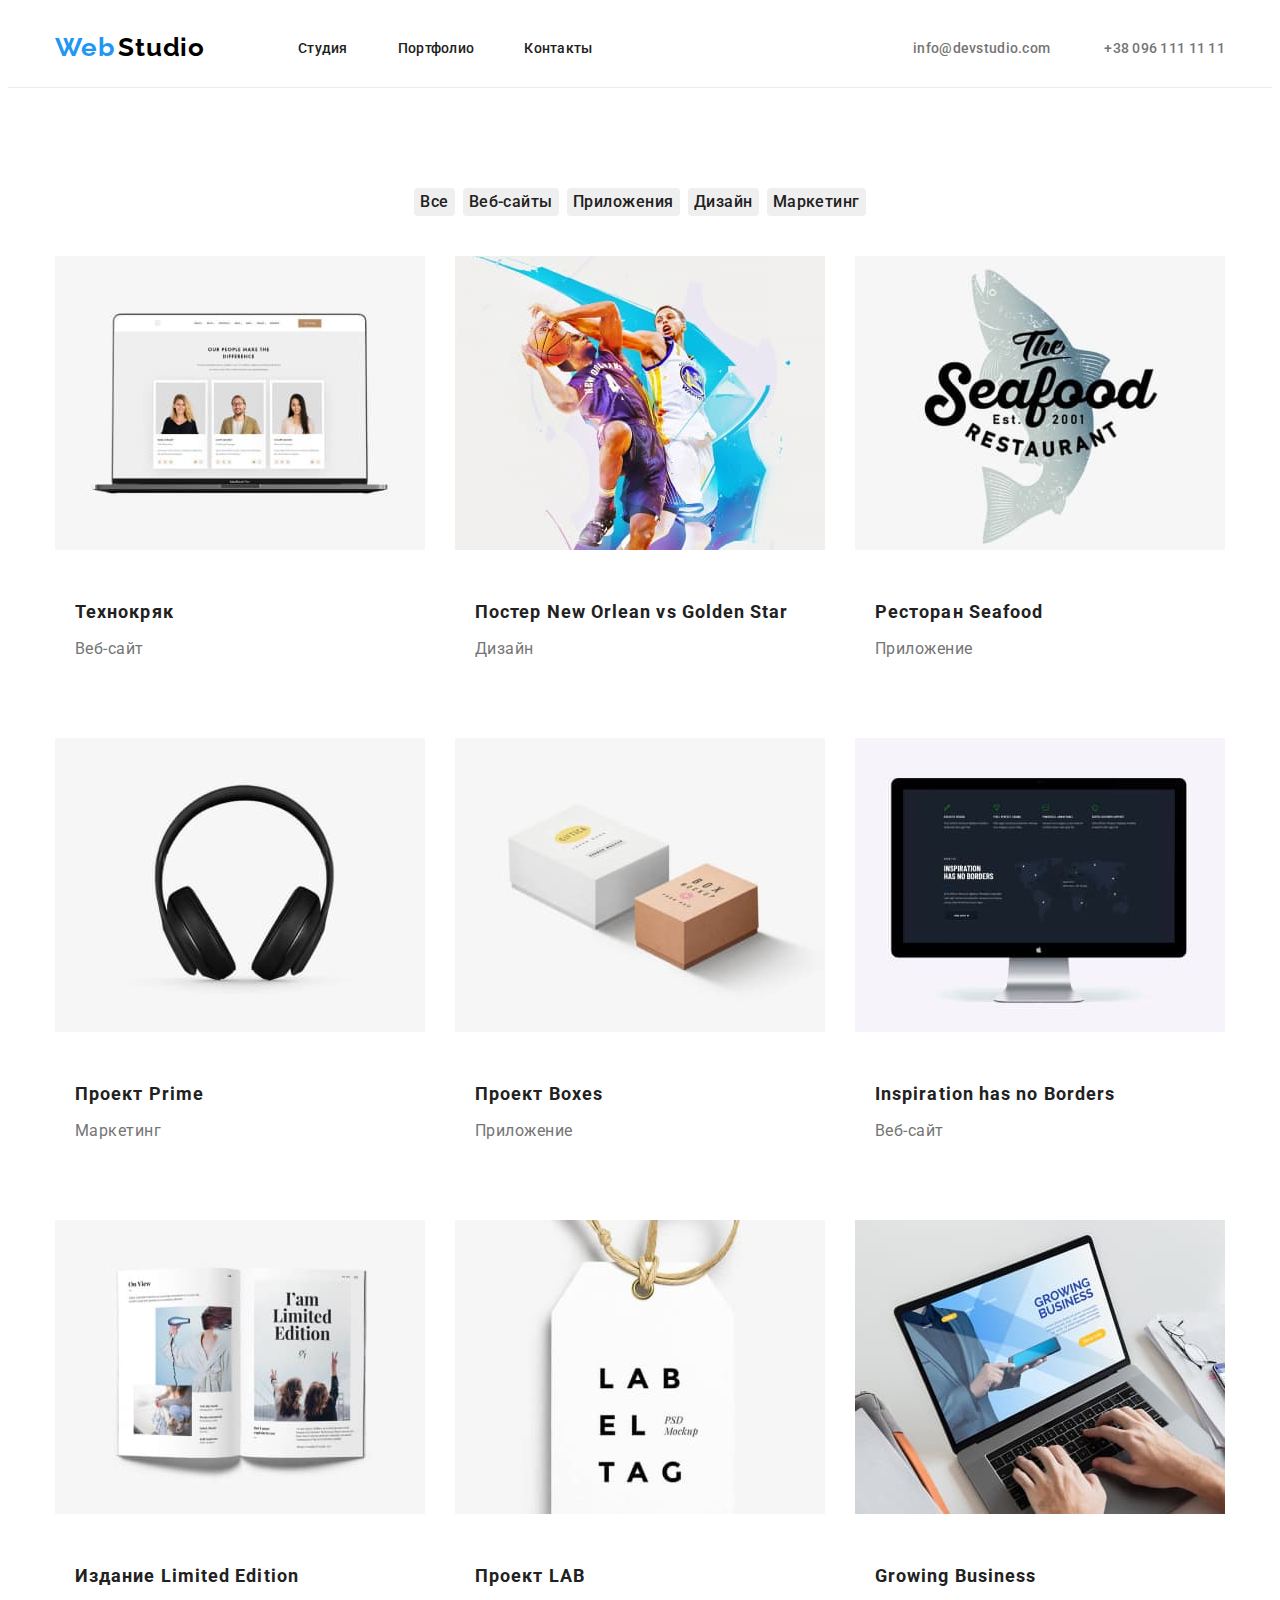
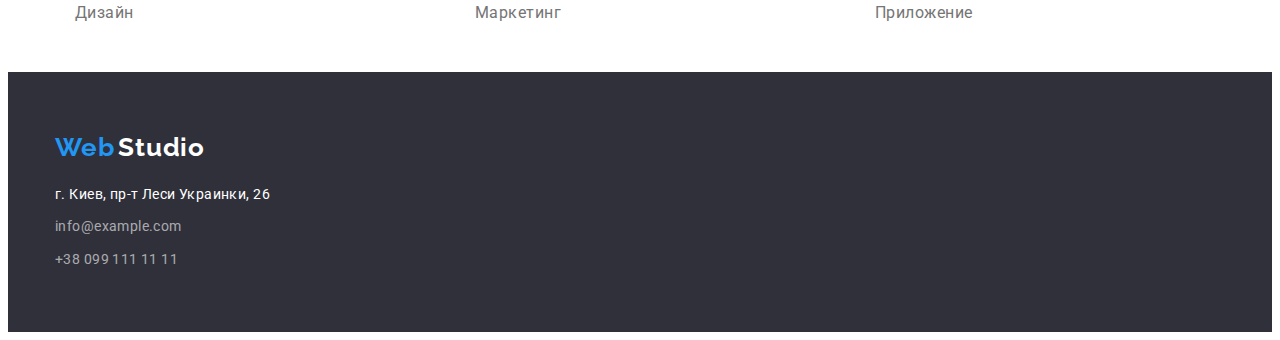
==== commit 196eaf9d: "zzzzz" ====
--- a/portfolio.html
+++ b/portfolio.html
@@ -50,58 +50,76 @@
         <section class="section-img">
             <div class="container">
                 <ul class="section-img-text list">
-                    <li><a href="" class="item"><img src="./img/technoquack.jpg" lang="en" alt="bulletin board" width="370" height="294">
-                        <div class="section-text-block">
-                            <h3 class="icon-box">Технокряк</h3>
-                            <p class="box-p">Веб-сайт</p></a>
-                        </div>
+                    <li>
+                        <a href="" class="item"><img src="./img/technoquack.jpg" lang="en" alt="bulletin board" width="370" height="294">
+                            <div class="section-text-block">
+                                <h3 class="icon-box">Технокряк</h3>
+                                <p class="box-p">Веб-сайт</p>
+                            </div>
+                        </a>
                     </li>
-                    <li><a href="" class="item"><img src="./img/poster.jpg" lang="en" alt="poster" width="370" height="294">
-                        <div class="section-text-block">
-                            <h3 class="icon-box">Постер New Orlean vs Golden Star</h3>
-                            <p class="box-p">Дизайн</p></a>
-                        </div>
-                    <li><a href="" class="item"><img src="./img/seafood.jpg" lang="en" alt="restaurant" width="370" height="294">
-                        <div class="section-text-block">
-                            <h3 class="icon-box">Ресторан Seafood</h3>
-                            <p class="box-p">Приложение</p></a>
-                        </div>
+                    <li>
+                        <a href="" class="item"><img src="./img/poster.jpg" lang="en" alt="poster" width="370" height="294">
+                            <div class="section-text-block">
+                                <h3 class="icon-box">Постер New Orlean vs Golden Star</h3>
+                                <p class="box-p">Дизайн</p>
+                            </div>
+                        </a>
+                    <li>
+                        <a href="" class="item"><img src="./img/seafood.jpg" lang="en" alt="restaurant" width="370" height="294">
+                            <div class="section-text-block">
+                                <h3 class="icon-box">Ресторан Seafood</h3>
+                                <p class="box-p">Приложение</p>
+                            </div>
+                        </a>
                     </li>
-                    <li><a href="" class="item"><img src="./img/prime.jpg" lang="en" alt="headphones" width="370" height="294">
-                        <div class="section-text-block">
-                            <h3 class="icon-box">Проект Prime</h3>
-                            <p class="box-p">Маркетинг</p></a>
-                        </div>
+                    <li>
+                        <a href="" class="item"><img src="./img/prime.jpg" lang="en" alt="headphones" width="370" height="294">
+                            <div class="section-text-block">
+                                <h3 class="icon-box">Проект Prime</h3>
+                                <p class="box-p">Маркетинг</p>
+                            </div>
+                        </a>
                     </li>
-                    <li><a href="" class="item"><img src="./img/boxes.jpg" lang="en" alt="boxes" width="370" height="294">
-                        <div class="section-text-block">
-                            <h3 class="icon-box">Проект Boxes</h3>
-                            <p class="box-p">Приложение</p></a>
-                        </div>
+                    <li>
+                        <a href="" class="item"><img src="./img/boxes.jpg" lang="en" alt="boxes" width="370" height="294">
+                            <div class="section-text-block">
+                                <h3 class="icon-box">Проект Boxes</h3>
+                                <p class="box-p">Приложение</p>
+                            </div>
+                        </a>
                     </li>
-                    <li><a href="" class="item"><img src="./img/inspiration.jpg" lang="en" alt="inspiration has no borders" width="370" height="294">
-                        <div class="section-text-block">
-                            <h3 class="icon-box">Inspiration has no Borders</h3>
-                            <p class="box-p">Веб-сайт</p></a>
-                        </div>
+                    <li>
+                        <a href="" class="item"><img src="./img/inspiration.jpg" lang="en" alt="inspiration has no borders" width="370" height="294">
+                            <div class="section-text-block">
+                                <h3 class="icon-box">Inspiration has no Borders</h3>
+                                <p class="box-p">Веб-сайт</p>
+                            </div>
+                        </a>
                     </li>
-                    <li><a href="" class="item"><img src="./img/limited-edition.jpg" lang="en" alt="book" width="370" height="294">
-                        <div class="section-text-block">
-                            <h3 class="icon-box">Издание Limited Edition</h3>
-                            <p class="box-p">Дизайн</p></a>
-                        </div>
+                    <li>
+                        <a href="" class="item"><img src="./img/limited-edition.jpg" lang="en" alt="book" width="370" height="294">
+                            <div class="section-text-block">
+                                <h3 class="icon-box">Издание Limited Edition</h3>
+                                <p class="box-p">Дизайн</p>
+                            </div>
+                        </a>
                     </li>
-                    <li><a href="" class="item"><img src="./img/lab.jpg" lang="en" alt="project lab" width="370" height="294">
-                        <div class="section-text-block">
-                            <h3 class="icon-box">Проект LAB</h3>
-                            <p class="box-p">Маркетинг</p></a>
-                        </div>
+                    <li>
+                        <a href="" class="item"><img src="./img/lab.jpg" lang="en" alt="project lab" width="370" height="294">
+                            <div class="section-text-block">
+                                <h3 class="icon-box">Проект LAB</h3>
+                                <p class="box-p">Маркетинг</p>
+                            </div>
+                        </a>
                     </li>
-                    <li><a href="" class="item"><img src="./img/growing-business.jpg" lang="en" alt="growing business" width="370" height="294">
-                        <div class="section-text-block">
-                            <h3 class="icon-box">Growing Business</h3>
-                            <p class="box-p">Приложение</p></a>
-                        </div>
+                    <li>
+                        <a href="" class="item"><img src="./img/growing-business.jpg" lang="en" alt="growing business" width="370" height="294">
+                            <div class="section-text-block">
+                                <h3 class="icon-box">Growing Business</h3>
+                                <p class="box-p">Приложение</p>
+                            </div>
+                        </a>
                     </li>
                 </ul>
             </div>
@@ -116,8 +134,8 @@
                     <address class="footer-address">
                         <a href="https://goo.gl/maps/YqqTpUevkr622uBYA" target="_blank" rel="noopener nofollow noreferrer" class="footer-link item">г. Киев, пр-т Леси Украинки, 26</a>
                         <ul class="footer-text list item">
-                            <li><a href="mailto:info@example.com" class="mail item">info@example.com</a></li>
-                            <li><a href="tel:+380991111111" class="tel item">+38 099 111 11 11</a></li>
+                            <li class="a-mail-a"><a href="mailto:info@example.com" class="mail item">info@example.com</a></li>
+                            <li class="a-tel-a"><a href="tel:+380991111111" class="tel item">+38 099 111 11 11</a></li>
                         </ul>
                     </address>
                 </div>
--- a/css/styles.css
+++ b/css/styles.css
@@ -47,6 +47,9 @@
 
 .header .container {
     display: flex;
+    padding-top: 24px;
+    padding-bottom: 24px;
+    align-items: center;
 }
 
 .container {
@@ -57,8 +60,7 @@
 }
 
 .header {
-    padding-top: 30px;
-    padding-bottom: 30px;
+    border-bottom: 1px solid #ececec;
 }
 
 .logo-a,
@@ -89,26 +91,17 @@
 
 
 .logo-div {
-    padding-top: 24px;
-    padding-bottom: 24px;
     margin-right: 93px;
 }
 
 .nav {
     display: flex;
-    padding-top: 32px;
-    padding-bottom: 32px;
     column-gap: 50px;
 }
 
 .flex-contact {
     margin-left: auto;
-    padding-top: 32px;
-    padding-bottom: 32px;
     gap: 50px;
-}
-
-.list {
 }
 
 .nav-link {
@@ -132,7 +125,7 @@
     line-height: 1.71;
     letter-spacing: 0.03em;
     color: rgba(255, 255, 255, 0.6);
-    margin-top: 9px;
+    
 }
 .tel {
     font-family: 'Roboto';
@@ -142,7 +135,7 @@
     line-height: 1.71;
     letter-spacing: 0.03em;
     color: rgba(255, 255, 255, 0.6);
-    margin-top: 9px;
+    
 }
 
 .mail-a {
@@ -162,6 +155,11 @@
     color: #757575;
     margin-left: 50px;
 }
+
+.a-mail-a {
+    margin-bottom: 9px;
+}
+
 .section-a {
     background: #2F303A;
 }
@@ -175,10 +173,15 @@
     text-align: center;
     max-width: 650px;
     height: 120px;
+    margin: 0 auto;
+}
+
+.section-a .container {
+    padding: 200px 0 200px;
 }
 
 .main-heading-box {
-    padding: 200px 260px 280px;
+    margin: 0 auto;
 }
 
 .btn {
@@ -207,6 +210,11 @@
     gap: 30px;
 }
 
+.section-b-item {
+    width: 270px;
+    min-height: 101px;
+}
+
 .section-b-subtitle {
     font-weight: 700;
     font-size: 14px;
@@ -226,6 +234,7 @@
 
 .section-c {
     padding-top: 94px;
+    padding-bottom: 94px;
 }
 
 .section-c-heading {
@@ -245,6 +254,7 @@
 
 .section-d {
     padding-top: 94px;
+    padding-bottom: 94px;
 }
 
 .section-d-heading {
@@ -268,6 +278,7 @@
     line-height: 1.18;
     letter-spacing: 0.03em;
     color: #212121;
+    margin-bottom: 10px;
 
 }
 
@@ -280,6 +291,7 @@
     padding-bottom: 30px;
     padding-left: 10px;
     padding-right: 10px;
+    text-align: center;
 }
 
 .section-d-desc {
@@ -291,7 +303,6 @@
 
 .footer {
     background: #2F303A;
-    margin-top: 94px;
 }
 
 .footer-link {
@@ -303,6 +314,7 @@
 }
 
 .footer-text {
+    margin-top: 9px;
 
 }
 
@@ -322,8 +334,8 @@
 .section-nav-text {
     display: flex;
     gap: 8px;
-    margin-left: 280px;
-    margin-right: 280px;;
+    justify-content: center;
+    padding: 6px 22px;
 }
 
 .btn-title {
@@ -333,7 +345,6 @@
     line-height: 1.62;
     letter-spacing: 0.03em;
     color: #212121;
-    box-shadow: 0px 3px 1px rgba(0, 0, 0, 0.1);
     border-radius: 4px;
 }
 
@@ -353,7 +364,7 @@
 }
 
 .section-text-block {
-    margin-left: 24px;
+    padding: 24px 20px;
 }
 
 .icon-box {
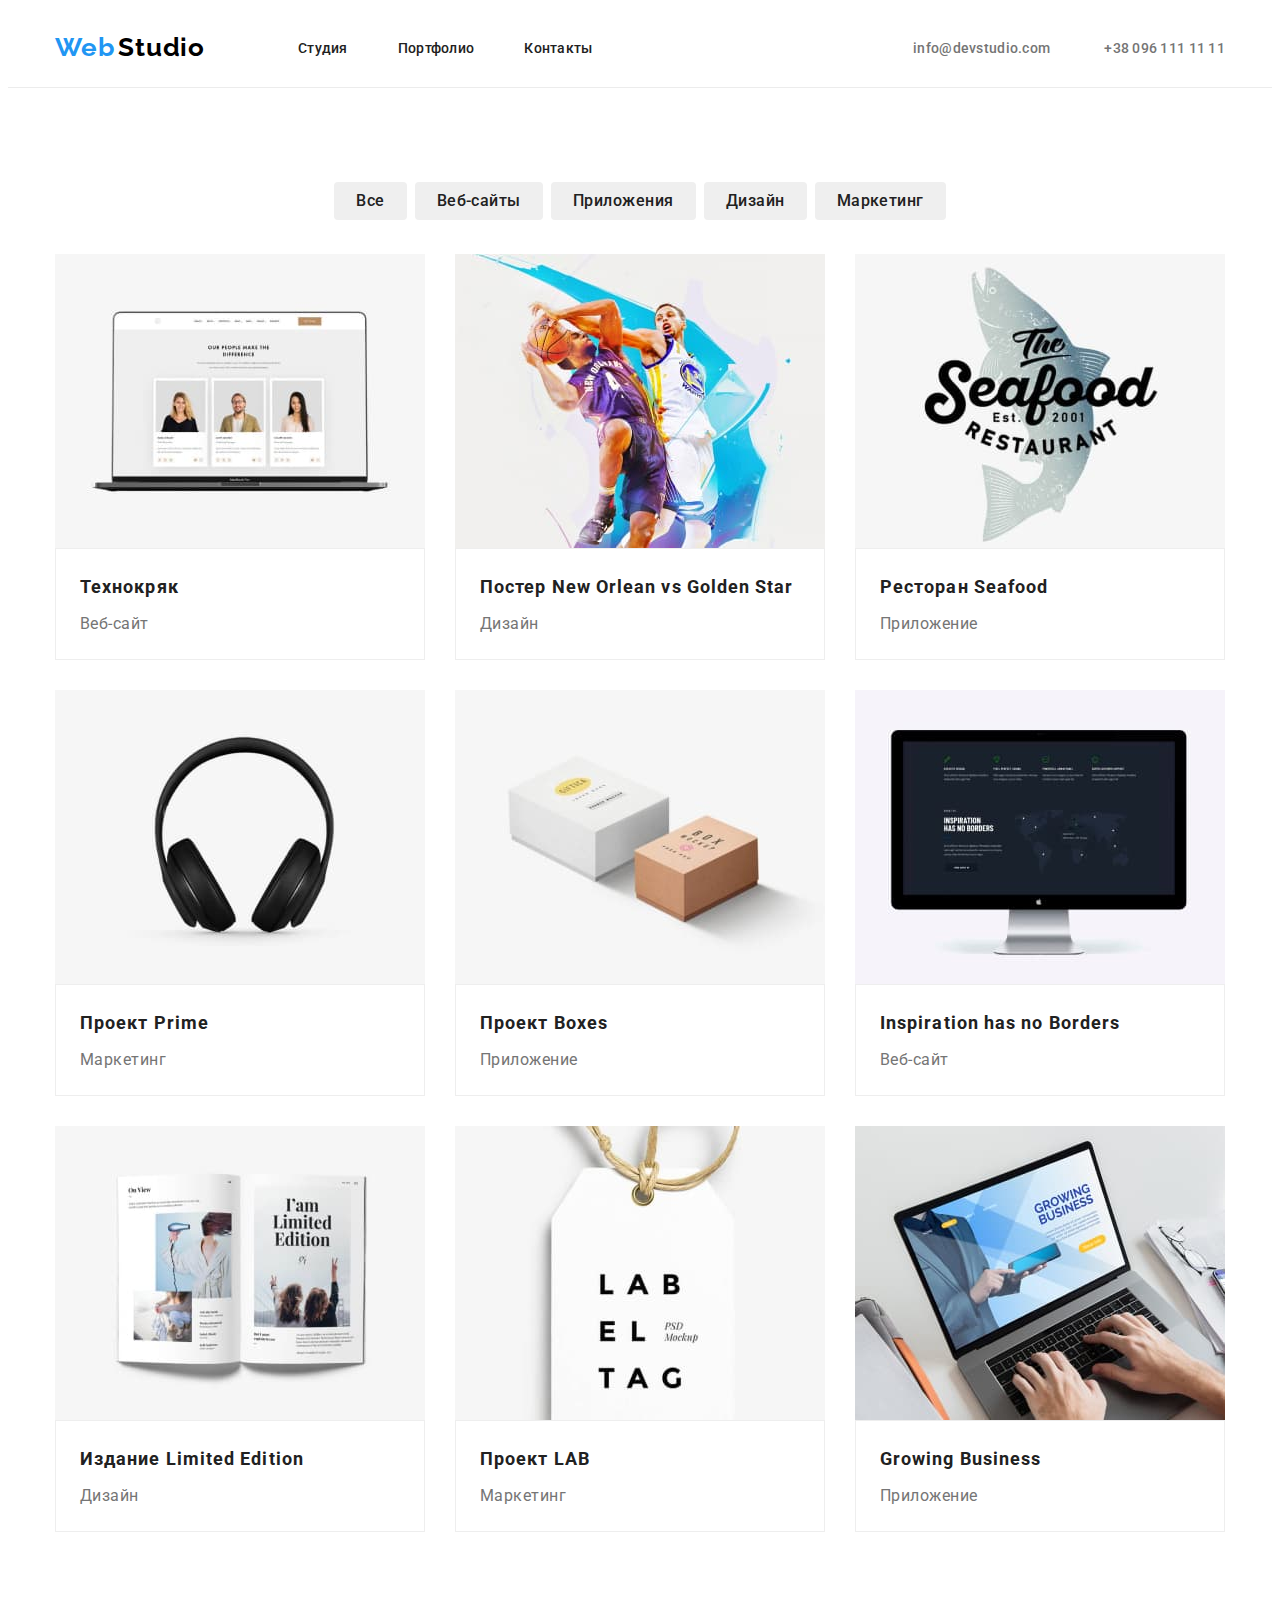
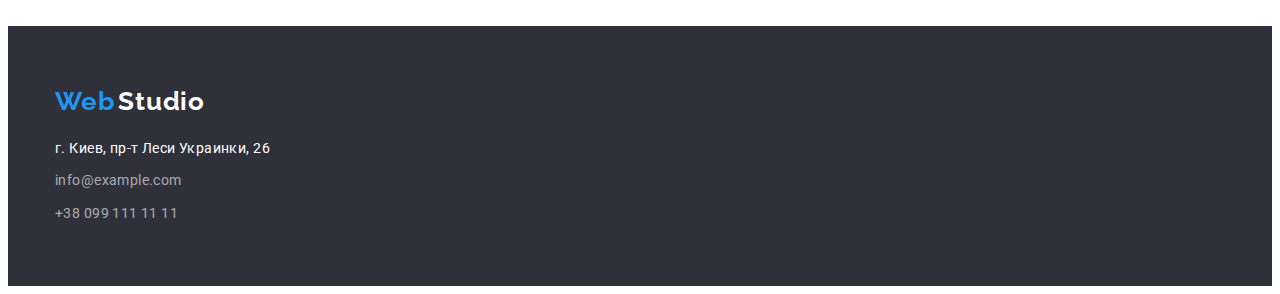
==== commit 77636af1: "main-dz" ====
--- a/portfolio.html
+++ b/portfolio.html
@@ -14,12 +14,9 @@
 <body>
     <header class="header">
         <div class="container">
-            <a href="./index.html" class="item">
-                <div class="logo-div">
-                    <span class="logo-a">Web</span>
-                    <span class="logo-b">Studio</span>
-                </div>
-                
+            <a href="./index.html" class="header-logo item">
+                <span class="logo-a">Web</span>
+                <span class="logo-b">Studio</span>
             </a>
             <nav>
                 <ul class="nav list">
@@ -36,7 +33,7 @@
         </div>
     </header>
     <main>
-        <section class="section-nav">
+        <section class="section-img">
             <div class="container">
                 <ul class="section-nav-text list">
                     <li><button type="button" class="btn-title border">Все</button></li>
@@ -45,10 +42,6 @@
                     <li><button type="button" class="btn-title border">Дизайн</button></li>
                     <li><button type="button" class="btn-title border">Маркетинг</button></li>
                 </ul>
-            </div>
-        </section>
-        <section class="section-img">
-            <div class="container">
                 <ul class="section-img-text list">
                     <li>
                         <a href="" class="item"><img src="./img/technoquack.jpg" lang="en" alt="bulletin board" width="370" height="294">
--- a/css/styles.css
+++ b/css/styles.css
@@ -89,8 +89,7 @@
     color: #FFFFFF;
 }
 
-
-.logo-div {
+.header-logo {
     margin-right: 93px;
 }
 
@@ -117,6 +116,13 @@
 .nav-link:hover {
     color: #2196F3;
 }
+
+.mail-a:focus, 
+.tel-a:focus, 
+.nav-link:focus {
+    color: #2196F3;
+}
+
 .mail {
     font-family: 'Roboto';
     font-weight: 400;
@@ -303,6 +309,8 @@
 
 .footer {
     background: #2F303A;
+    padding-top: 60px;
+    padding-bottom: 60px;
 }
 
 .footer-link {
@@ -319,23 +327,18 @@
 }
 
 .footer-p {
-    padding-top: 60px;
-    padding-bottom: 60px;
+    
 }
 
 .footer-address {
     margin-top: 20px;
 }
 
-.section-nav {
-    padding-top: 94px;
-}
 
 .section-nav-text {
     display: flex;
     gap: 8px;
     justify-content: center;
-    padding: 6px 22px;
 }
 
 .btn-title {
@@ -346,6 +349,7 @@
     letter-spacing: 0.03em;
     color: #212121;
     border-radius: 4px;
+    padding: 6px 22px;
 }
 
 .btn-title:hover{
@@ -354,17 +358,20 @@
 }
 
 .section-img {
-    margin-top: 34px;
+    padding-top: 94px;
+    padding-bottom: 94px;
 }
 
 .section-img-text {
     display: flex;
     flex-wrap: wrap;
     gap: 30px;
+    margin-top: 34px;
 }
 
 .section-text-block {
-    padding: 24px 20px;
+    padding: 20px 24px;
+    border: 1px solid #EEEEEE;
 }
 
 .icon-box {
@@ -373,7 +380,6 @@
     line-height: 2;
     letter-spacing: 0.06em;
     color: #212121;
-    margin-top: 20px;
     margin-bottom: 4px;
 }
 
@@ -382,7 +388,6 @@
     line-height: 1.87;
     letter-spacing: 0.03em;
     color: var(--main-color-text);
-    margin-bottom: 20px;
 
 }
 
